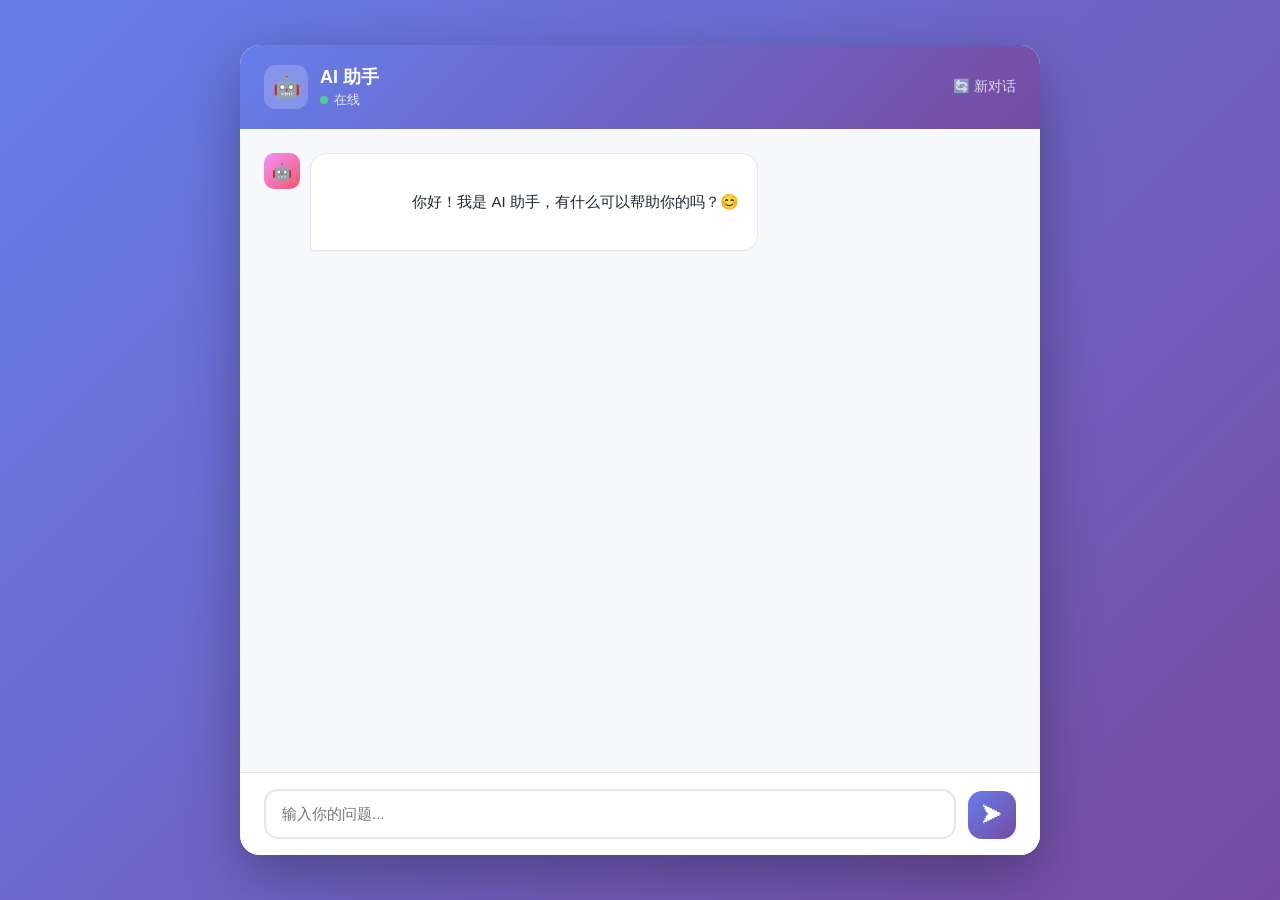
==== index.html @ 4b6ab66a "Add files via upload" ====
<!DOCTYPE html>
<html lang="zh-CN">
<head>
    <meta charset="UTF-8">
    <meta name="viewport" content="width=device-width, initial-scale=1.0">
    <title>AI 聊天机器人</title>
    <style>
        * {
            margin: 0;
            padding: 0;
            box-sizing: border-box;
        }

        body {
            font-family: -apple-system, BlinkMacSystemFont, 'Segoe UI', 'PingFang SC', 'Microsoft YaHei', sans-serif;
            background: linear-gradient(135deg, #667eea 0%, #764ba2 100%);
            min-height: 100vh;
            display: flex;
            align-items: center;
            justify-content: center;
            padding: 20px;
        }

        .chat-container {
            width: 100%;
            max-width: 800px;
            height: 90vh;
            background: #fff;
            border-radius: 20px;
            box-shadow: 0 20px 60px rgba(0, 0, 0, 0.3);
            display: flex;
            flex-direction: column;
            overflow: hidden;
        }

        .chat-header {
            background: linear-gradient(135deg, #667eea 0%, #764ba2 100%);
            color: white;
            padding: 20px 24px;
            display: flex;
            align-items: center;
            gap: 12px;
        }

        .chat-header .avatar {
            width: 44px;
            height: 44px;
            border-radius: 12px;
            background: rgba(255, 255, 255, 0.2);
            display: flex;
            align-items: center;
            justify-content: center;
            font-size: 22px;
        }

        .chat-header .info h2 {
            font-size: 18px;
            font-weight: 600;
        }

        .chat-header .info p {
            font-size: 13px;
            opacity: 0.85;
            margin-top: 2px;
        }

        .status-dot {
            display: inline-block;
            width: 8px;
            height: 8px;
            border-radius: 50%;
            background: #4ade80;
            margin-right: 6px;
        }

        .chat-messages {
            flex: 1;
            overflow-y: auto;
            padding: 24px;
            display: flex;
            flex-direction: column;
            gap: 16px;
            background: #f8f9fc;
        }

        .chat-messages::-webkit-scrollbar {
            width: 6px;
        }

        .chat-messages::-webkit-scrollbar-thumb {
            background: #d1d5db;
            border-radius: 3px;
        }

        .message {
            display: flex;
            gap: 10px;
            animation: fadeIn 0.3s ease;
        }

        @keyframes fadeIn {
            from { opacity: 0; transform: translateY(10px); }
            to { opacity: 1; transform: translateY(0); }
        }

        .message.user {
            flex-direction: row-reverse;
        }

        .message-avatar {
            width: 36px;
            height: 36px;
            border-radius: 10px;
            display: flex;
            align-items: center;
            justify-content: center;
            font-size: 16px;
            flex-shrink: 0;
        }

        .message.user .message-avatar {
            background: linear-gradient(135deg, #667eea 0%, #764ba2 100%);
            color: white;
        }

        .message.assistant .message-avatar {
            background: linear-gradient(135deg, #f093fb 0%, #f5576c 100%);
            color: white;
        }

        .message-bubble {
            max-width: 70%;
            padding: 12px 18px;
            border-radius: 16px;
            font-size: 15px;
            line-height: 1.6;
            word-wrap: break-word;
            white-space: pre-wrap;
        }

        .message.user .message-bubble {
            background: linear-gradient(135deg, #667eea 0%, #764ba2 100%);
            color: white;
            border-bottom-right-radius: 4px;
        }

        .message.assistant .message-bubble {
            background: white;
            color: #1f2937;
            border: 1px solid #e5e7eb;
            border-bottom-left-radius: 4px;
            box-shadow: 0 1px 3px rgba(0, 0, 0, 0.05);
        }

        .message-bubble p {
            margin-bottom: 8px;
        }
        .message-bubble p:last-child {
            margin-bottom: 0;
        }

        .message-bubble code {
            background: rgba(0, 0, 0, 0.06);
            padding: 2px 6px;
            border-radius: 4px;
            font-size: 13px;
            font-family: 'Fira Code', 'Consolas', monospace;
        }

        .message.user .message-bubble code {
            background: rgba(255, 255, 255, 0.2);
        }

        .typing-indicator {
            display: flex;
            gap: 4px;
            padding: 12px 18px;
        }

        .typing-indicator span {
            width: 8px;
            height: 8px;
            border-radius: 50%;
            background: #9ca3af;
            animation: typing 1.4s infinite;
        }

        .typing-indicator span:nth-child(2) { animation-delay: 0.2s; }
        .typing-indicator span:nth-child(3) { animation-delay: 0.4s; }

        @keyframes typing {
            0%, 60%, 100% { transform: translateY(0); opacity: 0.4; }
            30% { transform: translateY(-8px); opacity: 1; }
        }

        .chat-input-area {
            padding: 16px 24px;
            background: white;
            border-top: 1px solid #e5e7eb;
            display: flex;
            gap: 12px;
            align-items: flex-end;
        }

        .chat-input-area textarea {
            flex: 1;
            border: 2px solid #e5e7eb;
            border-radius: 14px;
            padding: 12px 16px;
            font-size: 15px;
            font-family: inherit;
            resize: none;
            outline: none;
            max-height: 120px;
            transition: border-color 0.2s;
            line-height: 1.5;
        }

        .chat-input-area textarea:focus {
            border-color: #667eea;
        }

        .send-btn {
            width: 48px;
            height: 48px;
            border-radius: 14px;
            border: none;
            background: linear-gradient(135deg, #667eea 0%, #764ba2 100%);
            color: white;
            font-size: 20px;
            cursor: pointer;
            display: flex;
            align-items: center;
            justify-content: center;
            transition: transform 0.2s, box-shadow 0.2s;
            flex-shrink: 0;
        }

        .send-btn:hover {
            transform: scale(1.05);
            box-shadow: 0 4px 15px rgba(102, 126, 234, 0.4);
        }

        .send-btn:active {
            transform: scale(0.95);
        }

        .send-btn:disabled {
            opacity: 0.5;
            cursor: not-allowed;
            transform: none;
            box-shadow: none;
        }

        .clear-btn {
            background: transparent;
            border: none;
            color: white;
            cursor: pointer;
            font-size: 14px;
            margin-left: auto;
            opacity: 0.8;
            transition: opacity 0.2s;
        }

        .clear-btn:hover {
            opacity: 1;
        }

        .error-message {
            background: #fef2f2;
            border: 1px solid #fecaca;
            color: #dc2626;
            padding: 10px 16px;
            border-radius: 10px;
            font-size: 14px;
            text-align: center;
        }
    </style>
</head>
<body>
    <div class="chat-container">
        <div class="chat-header">
            <div class="avatar">🤖</div>
            <div class="info">
                <h2>AI 助手</h2>
                <p><span class="status-dot"></span>在线</p>
            </div>
            <button class="clear-btn" onclick="clearChat()" title="清空对话">🔄 新对话</button>
        </div>

        <div class="chat-messages" id="chatMessages">
            <div class="message assistant">
                <div class="message-avatar">🤖</div>
                <div class="message-bubble">
                    你好！我是 AI 助手，有什么可以帮助你的吗？😊
                </div>
            </div>
        </div>

        <div class="chat-input-area">
            <textarea
                id="messageInput"
                placeholder="输入你的问题..."
                rows="1"
                onkeydown="handleKeyDown(event)"
                oninput="autoResize(this)"
            ></textarea>
            <button class="send-btn" id="sendBtn" onclick="sendMessage()">
                ➤
            </button>
        </div>
    </div>

    <script>
        const API_KEY = 'app-eGuNiEYDBUP9aESNsYetgtdC';
        const API_BASE = 'https://api.dify.ai/v1';
        const USER_ID = 'user-' + Date.now();

        let conversationId = '';
        let isProcessing = false;

        const chatMessages = document.getElementById('chatMessages');
        const messageInput = document.getElementById('messageInput');
        const sendBtn = document.getElementById('sendBtn');

        function autoResize(textarea) {
            textarea.style.height = 'auto';
            textarea.style.height = Math.min(textarea.scrollHeight, 120) + 'px';
        }

        function handleKeyDown(event) {
            if (event.key === 'Enter' && !event.shiftKey) {
                event.preventDefault();
                sendMessage();
            }
        }

        function scrollToBottom() {
            chatMessages.scrollTop = chatMessages.scrollHeight;
        }

        function addMessage(role, content) {
            const messageDiv = document.createElement('div');
            messageDiv.className = `message ${role}`;
            messageDiv.innerHTML = `
                <div class="message-avatar">${role === 'user' ? '👤' : '🤖'}</div>
                <div class="message-bubble">${escapeHtml(content)}</div>
            `;
            chatMessages.appendChild(messageDiv);
            scrollToBottom();
            return messageDiv;
        }

        function addTypingIndicator() {
            const typingDiv = document.createElement('div');
            typingDiv.className = 'message assistant';
            typingDiv.id = 'typingIndicator';
            typingDiv.innerHTML = `
                <div class="message-avatar">🤖</div>
                <div class="message-bubble">
                    <div class="typing-indicator">
                        <span></span><span></span><span></span>
                    </div>
                </div>
            `;
            chatMessages.appendChild(typingDiv);
            scrollToBottom();
        }

        function removeTypingIndicator() {
            const indicator = document.getElementById('typingIndicator');
            if (indicator) indicator.remove();
        }

        function addError(message) {
            const errorDiv = document.createElement('div');
            errorDiv.className = 'error-message';
            errorDiv.textContent = '❌ ' + message;
            chatMessages.appendChild(errorDiv);
            scrollToBottom();
        }

        function escapeHtml(text) {
            const div = document.createElement('div');
            div.textContent = text;
            return div.innerHTML;
        }

        function setProcessing(processing) {
            isProcessing = processing;
            sendBtn.disabled = processing;
            messageInput.disabled = processing;
            if (!processing) {
                messageInput.focus();
            }
        }

        async function sendMessage() {
            const query = messageInput.value.trim();
            if (!query || isProcessing) return;

            messageInput.value = '';
            messageInput.style.height = 'auto';
            setProcessing(true);

            // 显示用户消息
            addMessage('user', query);

            // 显示打字指示器
            addTypingIndicator();

            try {
                const response = await fetch(`${API_BASE}/chat-messages`, {
                    method: 'POST',
                    headers: {
                        'Authorization': `Bearer ${API_KEY}`,
                        'Content-Type': 'application/json',
                    },
                    body: JSON.stringify({
                        inputs: {},
                        query: query,
                        response_mode: 'blocking',
                        conversation_id: conversationId,
                        user: USER_ID,
                    }),
                });

                removeTypingIndicator();

                if (!response.ok) {
                    const errData = await response.json().catch(() => ({}));
                    throw new Error(errData.message || `请求失败 (${response.status})`);
                }

                const data = await response.json();

                // 保存 conversation_id 以维持对话上下文
                if (data.conversation_id) {
                    conversationId = data.conversation_id;
                }

                // 显示 AI 回复
                addMessage('assistant', data.answer);

            } catch (error) {
                removeTypingIndicator();
                addError(error.message || '网络错误，请稍后重试');
            } finally {
                setProcessing(false);
            }
        }

        function clearChat() {
            if (isProcessing) return;
            conversationId = '';
            chatMessages.innerHTML = `
                <div class="message assistant">
                    <div class="message-avatar">🤖</div>
                    <div class="message-bubble">
                        你好！我是 AI 助手，有什么可以帮助你的吗？😊
                    </div>
                </div>
            `;
        }
    </script>
</body>
</html>
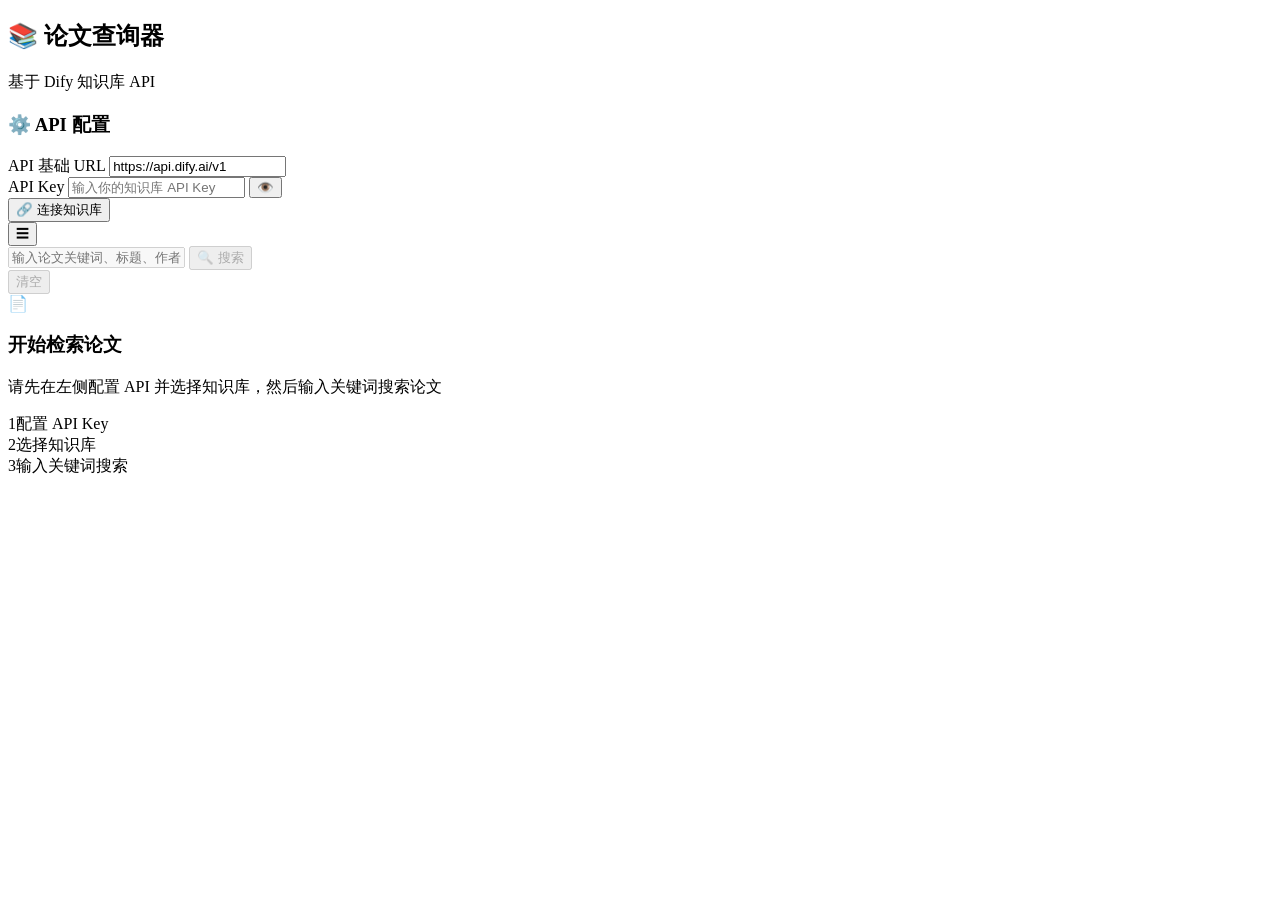
==== commit 36394765: "Add files via upload" ====
--- a/index.html
+++ b/index.html
@@ -1,468 +1,127 @@
 <!DOCTYPE html>
 <html lang="zh-CN">
 <head>
-    <meta charset="UTF-8">
-    <meta name="viewport" content="width=device-width, initial-scale=1.0">
-    <title>AI 聊天机器人</title>
-    <style>
-        * {
-            margin: 0;
-            padding: 0;
-            box-sizing: border-box;
-        }
-
-        body {
-            font-family: -apple-system, BlinkMacSystemFont, 'Segoe UI', 'PingFang SC', 'Microsoft YaHei', sans-serif;
-            background: linear-gradient(135deg, #667eea 0%, #764ba2 100%);
-            min-height: 100vh;
-            display: flex;
-            align-items: center;
-            justify-content: center;
-            padding: 20px;
-        }
-
-        .chat-container {
-            width: 100%;
-            max-width: 800px;
-            height: 90vh;
-            background: #fff;
-            border-radius: 20px;
-            box-shadow: 0 20px 60px rgba(0, 0, 0, 0.3);
-            display: flex;
-            flex-direction: column;
-            overflow: hidden;
-        }
-
-        .chat-header {
-            background: linear-gradient(135deg, #667eea 0%, #764ba2 100%);
-            color: white;
-            padding: 20px 24px;
-            display: flex;
-            align-items: center;
-            gap: 12px;
-        }
-
-        .chat-header .avatar {
-            width: 44px;
-            height: 44px;
-            border-radius: 12px;
-            background: rgba(255, 255, 255, 0.2);
-            display: flex;
-            align-items: center;
-            justify-content: center;
-            font-size: 22px;
-        }
-
-        .chat-header .info h2 {
-            font-size: 18px;
-            font-weight: 600;
-        }
-
-        .chat-header .info p {
-            font-size: 13px;
-            opacity: 0.85;
-            margin-top: 2px;
-        }
-
-        .status-dot {
-            display: inline-block;
-            width: 8px;
-            height: 8px;
-            border-radius: 50%;
-            background: #4ade80;
-            margin-right: 6px;
-        }
-
-        .chat-messages {
-            flex: 1;
-            overflow-y: auto;
-            padding: 24px;
-            display: flex;
-            flex-direction: column;
-            gap: 16px;
-            background: #f8f9fc;
-        }
-
-        .chat-messages::-webkit-scrollbar {
-            width: 6px;
-        }
-
-        .chat-messages::-webkit-scrollbar-thumb {
-            background: #d1d5db;
-            border-radius: 3px;
-        }
-
-        .message {
-            display: flex;
-            gap: 10px;
-            animation: fadeIn 0.3s ease;
-        }
-
-        @keyframes fadeIn {
-            from { opacity: 0; transform: translateY(10px); }
-            to { opacity: 1; transform: translateY(0); }
-        }
-
-        .message.user {
-            flex-direction: row-reverse;
-        }
-
-        .message-avatar {
-            width: 36px;
-            height: 36px;
-            border-radius: 10px;
-            display: flex;
-            align-items: center;
-            justify-content: center;
-            font-size: 16px;
-            flex-shrink: 0;
-        }
-
-        .message.user .message-avatar {
-            background: linear-gradient(135deg, #667eea 0%, #764ba2 100%);
-            color: white;
-        }
-
-        .message.assistant .message-avatar {
-            background: linear-gradient(135deg, #f093fb 0%, #f5576c 100%);
-            color: white;
-        }
-
-        .message-bubble {
-            max-width: 70%;
-            padding: 12px 18px;
-            border-radius: 16px;
-            font-size: 15px;
-            line-height: 1.6;
-            word-wrap: break-word;
-            white-space: pre-wrap;
-        }
-
-        .message.user .message-bubble {
-            background: linear-gradient(135deg, #667eea 0%, #764ba2 100%);
-            color: white;
-            border-bottom-right-radius: 4px;
-        }
-
-        .message.assistant .message-bubble {
-            background: white;
-            color: #1f2937;
-            border: 1px solid #e5e7eb;
-            border-bottom-left-radius: 4px;
-            box-shadow: 0 1px 3px rgba(0, 0, 0, 0.05);
-        }
-
-        .message-bubble p {
-            margin-bottom: 8px;
-        }
-        .message-bubble p:last-child {
-            margin-bottom: 0;
-        }
-
-        .message-bubble code {
-            background: rgba(0, 0, 0, 0.06);
-            padding: 2px 6px;
-            border-radius: 4px;
-            font-size: 13px;
-            font-family: 'Fira Code', 'Consolas', monospace;
-        }
-
-        .message.user .message-bubble code {
-            background: rgba(255, 255, 255, 0.2);
-        }
-
-        .typing-indicator {
-            display: flex;
-            gap: 4px;
-            padding: 12px 18px;
-        }
-
-        .typing-indicator span {
-            width: 8px;
-            height: 8px;
-            border-radius: 50%;
-            background: #9ca3af;
-            animation: typing 1.4s infinite;
-        }
-
-        .typing-indicator span:nth-child(2) { animation-delay: 0.2s; }
-        .typing-indicator span:nth-child(3) { animation-delay: 0.4s; }
-
-        @keyframes typing {
-            0%, 60%, 100% { transform: translateY(0); opacity: 0.4; }
-            30% { transform: translateY(-8px); opacity: 1; }
-        }
-
-        .chat-input-area {
-            padding: 16px 24px;
-            background: white;
-            border-top: 1px solid #e5e7eb;
-            display: flex;
-            gap: 12px;
-            align-items: flex-end;
-        }
-
-        .chat-input-area textarea {
-            flex: 1;
-            border: 2px solid #e5e7eb;
-            border-radius: 14px;
-            padding: 12px 16px;
-            font-size: 15px;
-            font-family: inherit;
-            resize: none;
-            outline: none;
-            max-height: 120px;
-            transition: border-color 0.2s;
-            line-height: 1.5;
-        }
-
-        .chat-input-area textarea:focus {
-            border-color: #667eea;
-        }
-
-        .send-btn {
-            width: 48px;
-            height: 48px;
-            border-radius: 14px;
-            border: none;
-            background: linear-gradient(135deg, #667eea 0%, #764ba2 100%);
-            color: white;
-            font-size: 20px;
-            cursor: pointer;
-            display: flex;
-            align-items: center;
-            justify-content: center;
-            transition: transform 0.2s, box-shadow 0.2s;
-            flex-shrink: 0;
-        }
-
-        .send-btn:hover {
-            transform: scale(1.05);
-            box-shadow: 0 4px 15px rgba(102, 126, 234, 0.4);
-        }
-
-        .send-btn:active {
-            transform: scale(0.95);
-        }
-
-        .send-btn:disabled {
-            opacity: 0.5;
-            cursor: not-allowed;
-            transform: none;
-            box-shadow: none;
-        }
-
-        .clear-btn {
-            background: transparent;
-            border: none;
-            color: white;
-            cursor: pointer;
-            font-size: 14px;
-            margin-left: auto;
-            opacity: 0.8;
-            transition: opacity 0.2s;
-        }
-
-        .clear-btn:hover {
-            opacity: 1;
-        }
-
-        .error-message {
-            background: #fef2f2;
-            border: 1px solid #fecaca;
-            color: #dc2626;
-            padding: 10px 16px;
-            border-radius: 10px;
-            font-size: 14px;
-            text-align: center;
-        }
-    </style>
+  <meta charset="UTF-8">
+  <meta name="viewport" content="width=device-width, initial-scale=1.0">
+  <title>论文查询器 - Dify Knowledge API</title>
+  <link rel="stylesheet" href="style.css">
 </head>
 <body>
-    <div class="chat-container">
-        <div class="chat-header">
-            <div class="avatar">🤖</div>
-            <div class="info">
-                <h2>AI 助手</h2>
-                <p><span class="status-dot"></span>在线</p>
-            </div>
-            <button class="clear-btn" onclick="clearChat()" title="清空对话">🔄 新对话</button>
-        </div>
-
-        <div class="chat-messages" id="chatMessages">
-            <div class="message assistant">
-                <div class="message-avatar">🤖</div>
-                <div class="message-bubble">
-                    你好！我是 AI 助手，有什么可以帮助你的吗？😊
-                </div>
-            </div>
-        </div>
-
-        <div class="chat-input-area">
-            <textarea
-                id="messageInput"
-                placeholder="输入你的问题..."
-                rows="1"
-                onkeydown="handleKeyDown(event)"
-                oninput="autoResize(this)"
-            ></textarea>
-            <button class="send-btn" id="sendBtn" onclick="sendMessage()">
-                ➤
-            </button>
-        </div>
+  <!-- 侧边栏 -->
+  <aside class="sidebar" id="sidebar">
+    <div class="sidebar-header">
+      <h2>📚 论文查询器</h2>
+      <p class="subtitle">基于 Dify 知识库 API</p>
     </div>
 
-    <script>
-        const API_KEY = 'app-eGuNiEYDBUP9aESNsYetgtdC';
-        const API_BASE = 'https://api.dify.ai/v1';
-        const USER_ID = 'user-' + Date.now();
+    <!-- API 配置区 -->
+    <div class="config-section">
+      <h3>⚙️ API 配置</h3>
+      <div class="form-group">
+        <label for="apiBase">API 基础 URL</label>
+        <input type="text" id="apiBase" value="https://api.dify.ai/v1" placeholder="https://api.dify.ai/v1">
+      </div>
+      <div class="form-group">
+        <label for="apiKey">API Key</label>
+        <input type="password" id="apiKey" placeholder="输入你的知识库 API Key">
+        <button class="btn-icon" id="toggleKey" title="显示/隐藏">👁️</button>
+      </div>
+      <button class="btn btn-primary" id="btnConnect">🔗 连接知识库</button>
+      <div id="connectStatus" class="status-msg"></div>
+    </div>
 
-        let conversationId = '';
-        let isProcessing = false;
+    <!-- 知识库列表 -->
+    <div class="dataset-section" id="datasetSection" style="display:none;">
+      <h3>📖 知识库列表</h3>
+      <div class="dataset-list" id="datasetList"></div>
+      <div class="dataset-info" id="datasetInfo"></div>
+    </div>
 
-        const chatMessages = document.getElementById('chatMessages');
-        const messageInput = document.getElementById('messageInput');
-        const sendBtn = document.getElementById('sendBtn');
+    <!-- 检索设置 -->
+    <div class="retrieval-section" id="retrievalSection" style="display:none;">
+      <h3>🔍 检索设置</h3>
+      <div class="form-group">
+        <label for="topK">返回结果数</label>
+        <input type="range" id="topK" min="1" max="20" value="5">
+        <span class="range-value" id="topKValue">5</span>
+      </div>
+      <div class="form-group">
+        <label for="scoreThreshold">分数阈值</label>
+        <input type="range" id="scoreThreshold" min="0" max="100" value="0">
+        <span class="range-value" id="scoreThresholdValue">0</span>
+      </div>
+      <div class="form-group checkbox-group">
+        <input type="checkbox" id="scoreThresholdEnabled">
+        <label for="scoreThresholdEnabled">启用分数过滤</label>
+      </div>
+    </div>
+  </aside>
 
-        function autoResize(textarea) {
-            textarea.style.height = 'auto';
-            textarea.style.height = Math.min(textarea.scrollHeight, 120) + 'px';
-        }
+  <!-- 主内容区 -->
+  <main class="main-content">
+    <!-- 顶部搜索栏 -->
+    <header class="search-header">
+      <button class="btn btn-icon-only" id="btnToggleSidebar" title="切换侧边栏">☰</button>
+      <div class="search-box">
+        <input type="text" id="searchInput" placeholder="输入论文关键词、标题、作者或研究领域进行搜索..." disabled>
+        <button class="btn btn-search" id="btnSearch" disabled>🔍 搜索</button>
+      </div>
+      <button class="btn btn-outline" id="btnClear" disabled>清空</button>
+    </header>
 
-        function handleKeyDown(event) {
-            if (event.key === 'Enter' && !event.shiftKey) {
-                event.preventDefault();
-                sendMessage();
-            }
-        }
+    <!-- 搜索建议标签 -->
+    <div class="search-suggestions" id="searchSuggestions" style="display:none;">
+      <span class="suggestion-label">热门搜索：</span>
+    </div>
 
-        function scrollToBottom() {
-            chatMessages.scrollTop = chatMessages.scrollHeight;
-        }
+    <!-- 加载动画 -->
+    <div class="loading-overlay" id="loadingOverlay" style="display:none;">
+      <div class="spinner"></div>
+      <p>正在检索论文...</p>
+    </div>
 
-        function addMessage(role, content) {
-            const messageDiv = document.createElement('div');
-            messageDiv.className = `message ${role}`;
-            messageDiv.innerHTML = `
-                <div class="message-avatar">${role === 'user' ? '👤' : '🤖'}</div>
-                <div class="message-bubble">${escapeHtml(content)}</div>
-            `;
-            chatMessages.appendChild(messageDiv);
-            scrollToBottom();
-            return messageDiv;
-        }
+    <!-- 结果统计 -->
+    <div class="results-header" id="resultsHeader" style="display:none;">
+      <div class="results-count" id="resultsCount"></div>
+      <div class="results-sort">
+        <span>排序：</span>
+        <select id="sortBy">
+          <option value="score">相关性</option>
+          <option value="position">文档位置</option>
+        </select>
+      </div>
+    </div>
 
-        function addTypingIndicator() {
-            const typingDiv = document.createElement('div');
-            typingDiv.className = 'message assistant';
-            typingDiv.id = 'typingIndicator';
-            typingDiv.innerHTML = `
-                <div class="message-avatar">🤖</div>
-                <div class="message-bubble">
-                    <div class="typing-indicator">
-                        <span></span><span></span><span></span>
-                    </div>
-                </div>
-            `;
-            chatMessages.appendChild(typingDiv);
-            scrollToBottom();
-        }
+    <!-- 搜索结果列表 -->
+    <div class="results-list" id="resultsList"></div>
 
-        function removeTypingIndicator() {
-            const indicator = document.getElementById('typingIndicator');
-            if (indicator) indicator.remove();
-        }
+    <!-- 空状态 -->
+    <div class="empty-state" id="emptyState">
+      <div class="empty-icon">📄</div>
+      <h3>开始检索论文</h3>
+      <p>请先在左侧配置 API 并选择知识库，然后输入关键词搜索论文</p>
+      <div class="empty-steps">
+        <div class="step"><span class="step-num">1</span>配置 API Key</div>
+        <div class="step"><span class="step-num">2</span>选择知识库</div>
+        <div class="step"><span class="step-num">3</span>输入关键词搜索</div>
+      </div>
+    </div>
 
-        function addError(message) {
-            const errorDiv = document.createElement('div');
-            errorDiv.className = 'error-message';
-            errorDiv.textContent = '❌ ' + message;
-            chatMessages.appendChild(errorDiv);
-            scrollToBottom();
-        }
+    <!-- 分页 -->
+    <div class="pagination" id="pagination" style="display:none;"></div>
 
-        function escapeHtml(text) {
-            const div = document.createElement('div');
-            div.textContent = text;
-            return div.innerHTML;
-        }
+    <!-- 论文详情弹窗 -->
+    <div class="modal-overlay" id="modalOverlay" style="display:none;">
+      <div class="modal" id="modal">
+        <div class="modal-header">
+          <h2 id="modalTitle">论文详情</h2>
+          <button class="btn-close" id="btnCloseModal">✕</button>
+        </div>
+        <div class="modal-body" id="modalBody"></div>
+      </div>
+    </div>
+  </main>
 
-        function setProcessing(processing) {
-            isProcessing = processing;
-            sendBtn.disabled = processing;
-            messageInput.disabled = processing;
-            if (!processing) {
-                messageInput.focus();
-            }
-        }
-
-        async function sendMessage() {
-            const query = messageInput.value.trim();
-            if (!query || isProcessing) return;
-
-            messageInput.value = '';
-            messageInput.style.height = 'auto';
-            setProcessing(true);
-
-            // 显示用户消息
-            addMessage('user', query);
-
-            // 显示打字指示器
-            addTypingIndicator();
-
-            try {
-                const response = await fetch(`${API_BASE}/chat-messages`, {
-                    method: 'POST',
-                    headers: {
-                        'Authorization': `Bearer ${API_KEY}`,
-                        'Content-Type': 'application/json',
-                    },
-                    body: JSON.stringify({
-                        inputs: {},
-                        query: query,
-                        response_mode: 'blocking',
-                        conversation_id: conversationId,
-                        user: USER_ID,
-                    }),
-                });
-
-                removeTypingIndicator();
-
-                if (!response.ok) {
-                    const errData = await response.json().catch(() => ({}));
-                    throw new Error(errData.message || `请求失败 (${response.status})`);
-                }
-
-                const data = await response.json();
-
-                // 保存 conversation_id 以维持对话上下文
-                if (data.conversation_id) {
-                    conversationId = data.conversation_id;
-                }
-
-                // 显示 AI 回复
-                addMessage('assistant', data.answer);
-
-            } catch (error) {
-                removeTypingIndicator();
-                addError(error.message || '网络错误，请稍后重试');
-            } finally {
-                setProcessing(false);
-            }
-        }
-
-        function clearChat() {
-            if (isProcessing) return;
-            conversationId = '';
-            chatMessages.innerHTML = `
-                <div class="message assistant">
-                    <div class="message-avatar">🤖</div>
-                    <div class="message-bubble">
-                        你好！我是 AI 助手，有什么可以帮助你的吗？😊
-                    </div>
-                </div>
-            `;
-        }
-    </script>
+  <script src="app.js"></script>
 </body>
 </html>
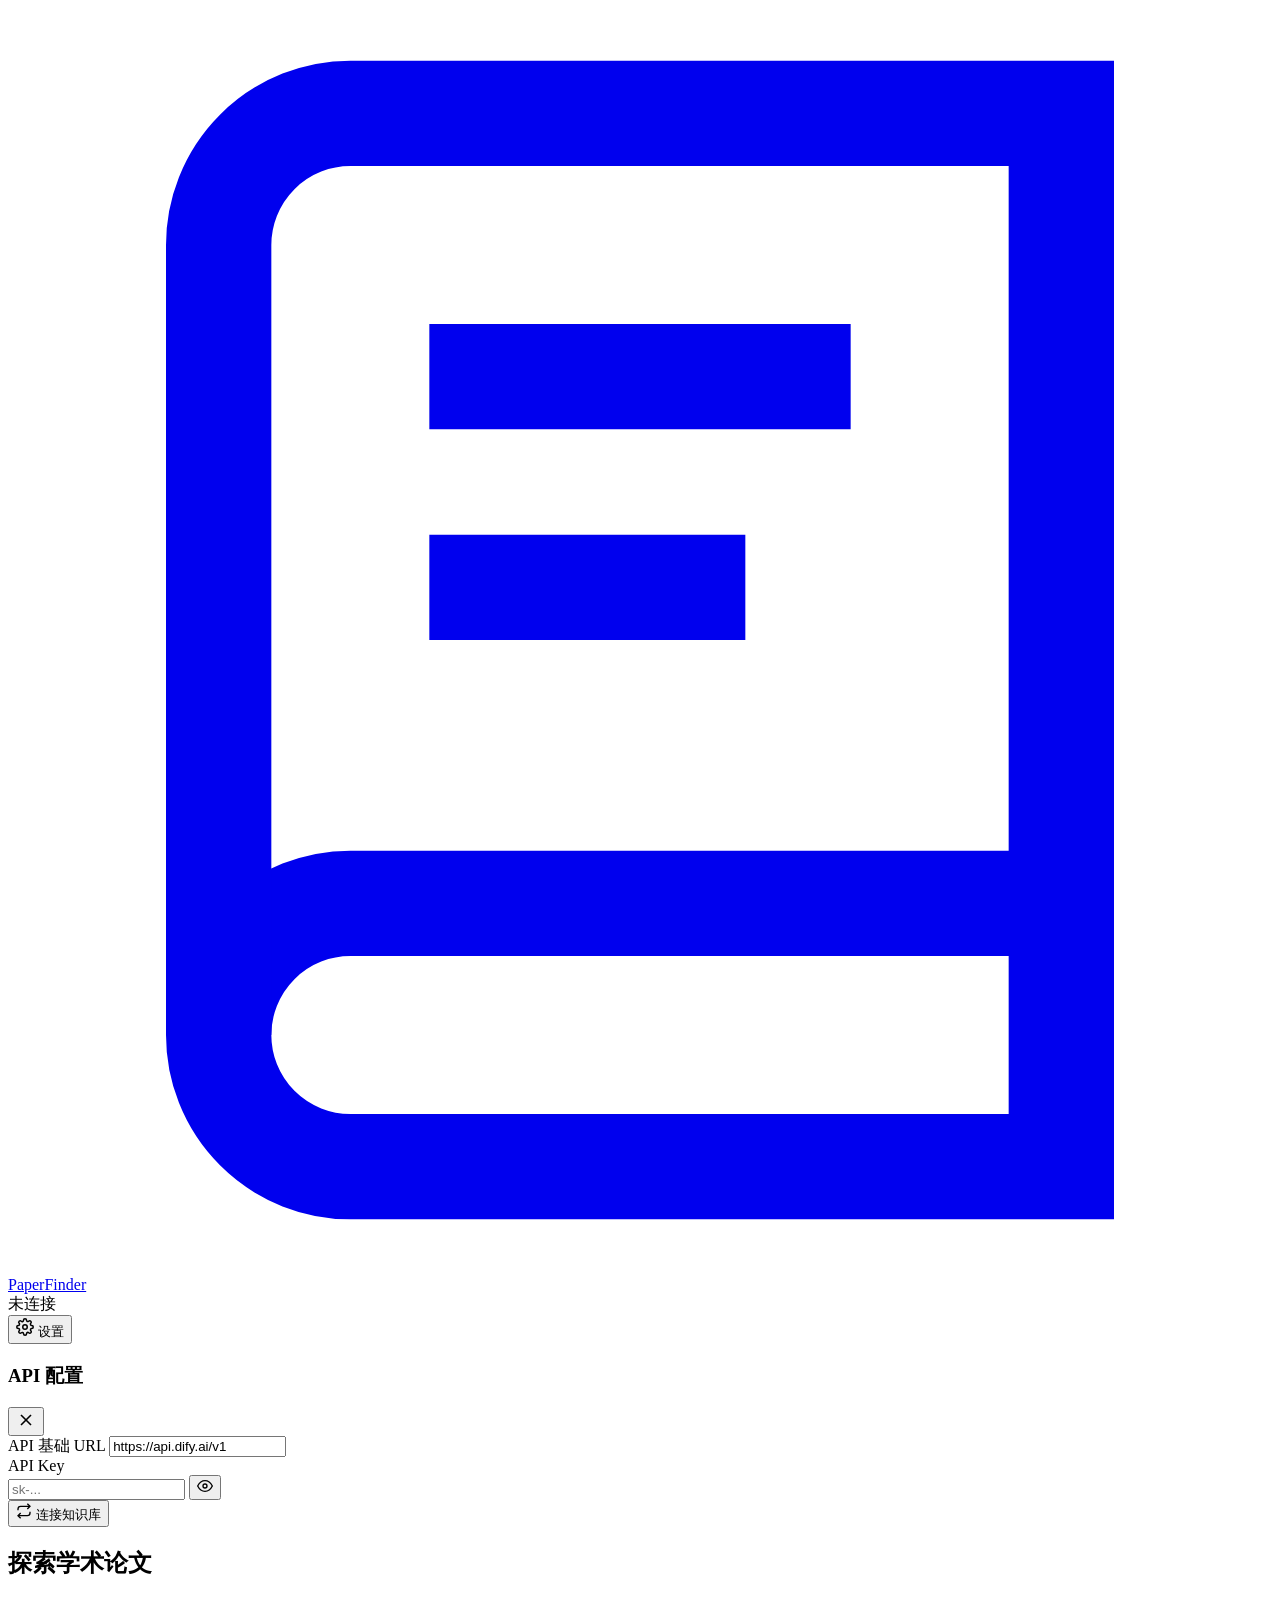
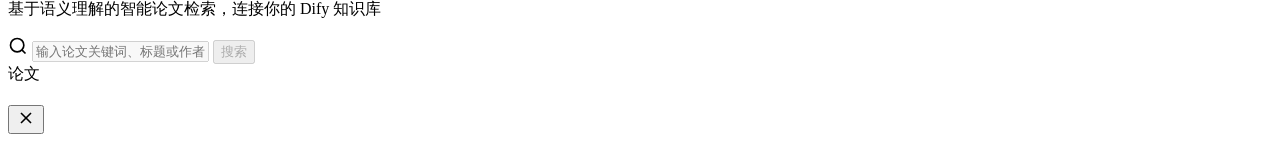
==== commit f28fa35c: "Add files via upload" ====
--- a/index.html
+++ b/index.html
@@ -3,124 +3,213 @@
 <head>
   <meta charset="UTF-8">
   <meta name="viewport" content="width=device-width, initial-scale=1.0">
-  <title>论文查询器 - Dify Knowledge API</title>
+  <title>PaperFinder — 智能论文检索</title>
   <link rel="stylesheet" href="style.css">
+  <link href="https://fonts.googleapis.com/css2?family=Inter:wght@400;500;600;700&family=Noto+Serif+SC:wght@400;600;700&display=swap" rel="stylesheet">
 </head>
 <body>
-  <!-- 侧边栏 -->
-  <aside class="sidebar" id="sidebar">
-    <div class="sidebar-header">
-      <h2>📚 论文查询器</h2>
-      <p class="subtitle">基于 Dify 知识库 API</p>
-    </div>
-
-    <!-- API 配置区 -->
-    <div class="config-section">
-      <h3>⚙️ API 配置</h3>
-      <div class="form-group">
-        <label for="apiBase">API 基础 URL</label>
-        <input type="text" id="apiBase" value="https://api.dify.ai/v1" placeholder="https://api.dify.ai/v1">
-      </div>
-      <div class="form-group">
-        <label for="apiKey">API Key</label>
-        <input type="password" id="apiKey" placeholder="输入你的知识库 API Key">
-        <button class="btn-icon" id="toggleKey" title="显示/隐藏">👁️</button>
-      </div>
-      <button class="btn btn-primary" id="btnConnect">🔗 连接知识库</button>
-      <div id="connectStatus" class="status-msg"></div>
-    </div>
-
-    <!-- 知识库列表 -->
-    <div class="dataset-section" id="datasetSection" style="display:none;">
-      <h3>📖 知识库列表</h3>
-      <div class="dataset-list" id="datasetList"></div>
-      <div class="dataset-info" id="datasetInfo"></div>
-    </div>
-
-    <!-- 检索设置 -->
-    <div class="retrieval-section" id="retrievalSection" style="display:none;">
-      <h3>🔍 检索设置</h3>
-      <div class="form-group">
-        <label for="topK">返回结果数</label>
-        <input type="range" id="topK" min="1" max="20" value="5">
-        <span class="range-value" id="topKValue">5</span>
-      </div>
-      <div class="form-group">
-        <label for="scoreThreshold">分数阈值</label>
-        <input type="range" id="scoreThreshold" min="0" max="100" value="0">
-        <span class="range-value" id="scoreThresholdValue">0</span>
-      </div>
-      <div class="form-group checkbox-group">
-        <input type="checkbox" id="scoreThresholdEnabled">
-        <label for="scoreThresholdEnabled">启用分数过滤</label>
+  <!-- ====== 顶部导航栏 ====== -->
+  <nav class="navbar">
+    <div class="nav-inner">
+      <a class="logo" href="#">
+        <svg class="logo-icon" viewBox="0 0 24 24" fill="none" stroke="currentColor" stroke-width="2">
+          <path d="M4 19.5A2.5 2.5 0 0 1 6.5 17H20"/>
+          <path d="M6.5 2H20v20H6.5A2.5 2.5 0 0 1 4 19.5v-15A2.5 2.5 0 0 1 6.5 2z"/>
+          <line x1="8" y1="7" x2="16" y2="7"/>
+          <line x1="8" y1="11" x2="14" y2="11"/>
+        </svg>
+        <span>PaperFinder</span>
+      </a>
+
+      <div class="nav-actions">
+        <!-- 连接状态指示灯 -->
+        <div class="connection-dot" id="connDot" title="未连接">
+          <span class="dot"></span>
+          <span class="conn-text" id="connLabel">未连接</span>
+        </div>
+
+        <!-- 设置抽屉按钮 -->
+        <button class="btn-ghost" id="btnSettings">
+          <svg width="18" height="18" viewBox="0 0 24 24" fill="none" stroke="currentColor" stroke-width="2">
+            <circle cx="12" cy="12" r="3"/>
+            <path d="M19.4 15a1.65 1.65 0 0 0 .33 1.82l.06.06a2 2 0 1 1-2.83 2.83l-.06-.06a1.65 1.65 0 0 0-1.82-.33 1.65 1.65 0 0 0-1 1.51V21a2 2 0 0 1-4 0v-.09A1.65 1.65 0 0 0 9 19.4a1.65 1.65 0 0 0-1.82.33l-.06.06a2 2 0 1 1-2.83-2.83l.06-.06A1.65 1.65 0 0 0 4.68 15a1.65 1.65 0 0 0-1.51-1H3a2 2 0 0 1 0-4h.09A1.65 1.65 0 0 0 4.6 9a1.65 1.65 0 0 0-.33-1.82l-.06-.06a2 2 0 1 1 2.83-2.83l.06.06A1.65 1.65 0 0 0 9 4.68a1.65 1.65 0 0 0 1-1.51V3a2 2 0 0 1 4 0v.09a1.65 1.65 0 0 0 1 1.51 1.65 1.65 0 0 0 1.82-.33l.06-.06a2 2 0 1 1 2.83 2.83l-.06.06A1.65 1.65 0 0 0 19.4 9a1.65 1.65 0 0 0 1.51 1H21a2 2 0 0 1 0 4h-.09a1.65 1.65 0 0 0-1.51 1z"/>
+          </svg>
+          设置
+        </button>
+      </div>
+    </div>
+  </nav>
+
+  <!-- ====== 设置抽屉面板 ====== -->
+  <div class="drawer-overlay" id="drawerOverlay"></div>
+  <aside class="drawer" id="drawer">
+    <div class="drawer-head">
+      <h3>API 配置</h3>
+      <button class="btn-close-drawer" id="btnCloseDrawer">
+        <svg width="20" height="20" viewBox="0 0 24 24" fill="none" stroke="currentColor" stroke-width="2"><line x1="18" y1="6" x2="6" y2="18"/><line x1="6" y1="6" x2="18" y2="18"/></svg>
+      </button>
+    </div>
+
+    <div class="drawer-body">
+      <!-- API 配置 -->
+      <div class="field">
+        <label>API 基础 URL</label>
+        <input type="text" id="apiBase" value="https://api.dify.ai/v1">
+      </div>
+      <div class="field">
+        <label>API Key</label>
+        <div class="input-wrap">
+          <input type="password" id="apiKey" placeholder="sk-...">
+          <button class="btn-eye" id="toggleKey">
+            <svg width="16" height="16" viewBox="0 0 24 24" fill="none" stroke="currentColor" stroke-width="2"><path d="M1 12s4-8 11-8 11 8 11 8-4 8-11 8-11-8-11-8z"/><circle cx="12" cy="12" r="3"/></svg>
+          </button>
+        </div>
+      </div>
+      <button class="btn-connect" id="btnConnect">
+        <svg width="16" height="16" viewBox="0 0 24 24" fill="none" stroke="currentColor" stroke-width="2"><polyline points="17 1 21 5 17 9"/><path d="M3 11V9a4 4 0 0 1 4-4h14"/><polyline points="7 23 3 19 7 15"/><path d="M21 13v2a4 4 0 0 1-4 4H3"/></svg>
+        连接知识库
+      </button>
+      <div class="conn-msg" id="connectStatus"></div>
+
+      <!-- 知识库列表 -->
+      <div class="drawer-section" id="datasetSection" style="display:none;">
+        <h4>知识库</h4>
+        <div class="ds-list" id="datasetList"></div>
+      </div>
+
+      <!-- 检索设置 -->
+      <div class="drawer-section" id="retrievalSection" style="display:none;">
+        <h4>检索参数</h4>
+        <div class="field-row">
+          <span>返回结果</span>
+          <div class="range-wrap">
+            <input type="range" id="topK" min="1" max="20" value="5">
+            <span class="range-v" id="topKValue">5</span>
+          </div>
+        </div>
+        <div class="field-row">
+          <span>分数阈值</span>
+          <div class="range-wrap">
+            <input type="range" id="scoreThreshold" min="0" max="100" value="0">
+            <span class="range-v" id="scoreThresholdValue">0</span>
+          </div>
+        </div>
+        <label class="toggle-row">
+          <input type="checkbox" id="scoreThresholdEnabled">
+          <span class="toggle"></span>
+          <span>启用阈值过滤</span>
+        </label>
       </div>
     </div>
   </aside>
 
-  <!-- 主内容区 -->
-  <main class="main-content">
-    <!-- 顶部搜索栏 -->
-    <header class="search-header">
-      <button class="btn btn-icon-only" id="btnToggleSidebar" title="切换侧边栏">☰</button>
-      <div class="search-box">
-        <input type="text" id="searchInput" placeholder="输入论文关键词、标题、作者或研究领域进行搜索..." disabled>
-        <button class="btn btn-search" id="btnSearch" disabled>🔍 搜索</button>
-      </div>
-      <button class="btn btn-outline" id="btnClear" disabled>清空</button>
-    </header>
-
-    <!-- 搜索建议标签 -->
-    <div class="search-suggestions" id="searchSuggestions" style="display:none;">
-      <span class="suggestion-label">热门搜索：</span>
-    </div>
-
-    <!-- 加载动画 -->
-    <div class="loading-overlay" id="loadingOverlay" style="display:none;">
-      <div class="spinner"></div>
-      <p>正在检索论文...</p>
-    </div>
-
-    <!-- 结果统计 -->
-    <div class="results-header" id="resultsHeader" style="display:none;">
-      <div class="results-count" id="resultsCount"></div>
-      <div class="results-sort">
-        <span>排序：</span>
-        <select id="sortBy">
-          <option value="score">相关性</option>
-          <option value="position">文档位置</option>
-        </select>
-      </div>
-    </div>
-
-    <!-- 搜索结果列表 -->
-    <div class="results-list" id="resultsList"></div>
-
-    <!-- 空状态 -->
-    <div class="empty-state" id="emptyState">
-      <div class="empty-icon">📄</div>
-      <h3>开始检索论文</h3>
-      <p>请先在左侧配置 API 并选择知识库，然后输入关键词搜索论文</p>
-      <div class="empty-steps">
-        <div class="step"><span class="step-num">1</span>配置 API Key</div>
-        <div class="step"><span class="step-num">2</span>选择知识库</div>
-        <div class="step"><span class="step-num">3</span>输入关键词搜索</div>
-      </div>
-    </div>
-
-    <!-- 分页 -->
-    <div class="pagination" id="pagination" style="display:none;"></div>
-
-    <!-- 论文详情弹窗 -->
-    <div class="modal-overlay" id="modalOverlay" style="display:none;">
-      <div class="modal" id="modal">
-        <div class="modal-header">
-          <h2 id="modalTitle">论文详情</h2>
-          <button class="btn-close" id="btnCloseModal">✕</button>
-        </div>
-        <div class="modal-body" id="modalBody"></div>
-      </div>
-    </div>
+  <!-- ====== 主内容区 ====== -->
+  <main class="main">
+
+    <!-- 搜索 Hero -->
+    <section class="hero" id="hero">
+      <div class="hero-glow"></div>
+      <div class="hero-content">
+        <h1>探索学术论文</h1>
+        <p class="hero-sub">基于语义理解的智能论文检索，连接你的 Dify 知识库</p>
+
+        <div class="search-panel" id="searchPanel">
+          <div class="search-row">
+            <svg class="search-icon" width="20" height="20" viewBox="0 0 24 24" fill="none" stroke="currentColor" stroke-width="2"><circle cx="11" cy="11" r="8"/><line x1="21" y1="21" x2="16.65" y2="16.65"/></svg>
+            <input type="text" id="searchInput" placeholder="输入论文关键词、标题或作者..." disabled>
+            <button class="btn-search-main" id="btnSearch" disabled>搜索</button>
+          </div>
+
+          <div class="search-meta" id="searchMeta" style="display:none;">
+            <span id="activeDatasetLabel"></span>
+            <span class="sep">·</span>
+            <span id="activeDatasetDocs"></span>
+          </div>
+
+          <!-- 关键词标签 -->
+          <div class="tags-row" id="searchSuggestions" style="display:none;">
+            <span class="tags-label">热门：</span>
+          </div>
+        </div>
+      </div>
+    </section>
+
+    <!-- 结果区 -->
+    <section class="results-area" id="resultsArea" style="display:none;">
+      <!-- 工具栏 -->
+      <div class="results-toolbar" id="resultsToolbar" style="display:none;">
+        <div class="results-stats" id="resultsStats"></div>
+        <div class="toolbar-right">
+          <button class="btn-tool" id="btnClear">
+            <svg width="14" height="14" viewBox="0 0 24 24" fill="none" stroke="currentColor" stroke-width="2"><line x1="18" y1="6" x2="6" y2="18"/><line x1="6" y1="6" x2="18" y2="18"/></svg>
+            清空
+          </button>
+          <div class="sort-group">
+            <span>排序</span>
+            <select id="sortBy">
+              <option value="score">相关性</option>
+              <option value="position">文档位置</option>
+            </select>
+          </div>
+        </div>
+      </div>
+
+      <!-- 加载动画 -->
+      <div class="loader" id="loadingOverlay" style="display:none;">
+        <div class="loader-pulse"></div>
+        <p>正在检索...</p>
+      </div>
+
+      <!-- 结果列表 -->
+      <div class="cards" id="resultsList"></div>
+
+      <!-- 空结果 -->
+      <div class="empty" id="emptyState">
+        <div class="empty-art">
+          <svg width="80" height="80" viewBox="0 0 80 80" fill="none">
+            <rect x="12" y="8" width="56" height="64" rx="4" stroke="#cbd5e1" stroke-width="2"/>
+            <line x1="20" y1="22" x2="60" y2="22" stroke="#e2e8f0" stroke-width="2"/>
+            <line x1="20" y1="32" x2="50" y2="32" stroke="#e2e8f0" stroke-width="2"/>
+            <line x1="20" y1="42" x2="55" y2="42" stroke="#e2e8f0" stroke-width="2"/>
+            <line x1="20" y1="52" x2="45" y2="52" stroke="#e2e8f0" stroke-width="2"/>
+            <circle cx="64" cy="58" r="10" fill="#4f46e5"/>
+            <path d="M60 58l3 3 5-6" stroke="#fff" stroke-width="2" stroke-linecap="round" stroke-linejoin="round"/>
+          </svg>
+        </div>
+        <h3>准备好检索论文</h3>
+        <p>点击右上角 <strong>设置</strong> 配置 API Key 并选择知识库，<br>然后输入关键词即可开始搜索</p>
+      </div>
+
+      <!-- 无结果 -->
+      <div class="empty" id="noResults" style="display:none;">
+        <svg width="64" height="64" viewBox="0 0 24 24" fill="none" stroke="#94a3b8" stroke-width="1.5">
+          <circle cx="11" cy="11" r="8"/><line x1="21" y1="21" x2="16.65" y2="16.65"/>
+          <line x1="8" y1="11" x2="14" y2="11"/>
+        </svg>
+        <h3>未找到匹配论文</h3>
+        <p>尝试更换关键词，或调整检索参数中的分数阈值</p>
+      </div>
+
+      <!-- 分页 -->
+      <div class="pager" id="pagination" style="display:none;"></div>
+    </section>
   </main>
+
+  <!-- ====== 详情模态框 ====== -->
+  <div class="modal-glass" id="modalOverlay">
+    <div class="modal-card" id="modalCard">
+      <div class="modal-top">
+        <div>
+          <span class="modal-badge" id="modalBadge">论文</span>
+          <h2 id="modalTitle"></h2>
+        </div>
+        <button class="btn-modal-close" id="btnCloseModal">
+          <svg width="20" height="20" viewBox="0 0 24 24" fill="none" stroke="currentColor" stroke-width="2"><line x1="18" y1="6" x2="6" y2="18"/><line x1="6" y1="6" x2="18" y2="18"/></svg>
+        </button>
+      </div>
+      <div class="modal-scroll" id="modalBody"></div>
+    </div>
+  </div>
 
   <script src="app.js"></script>
 </body>
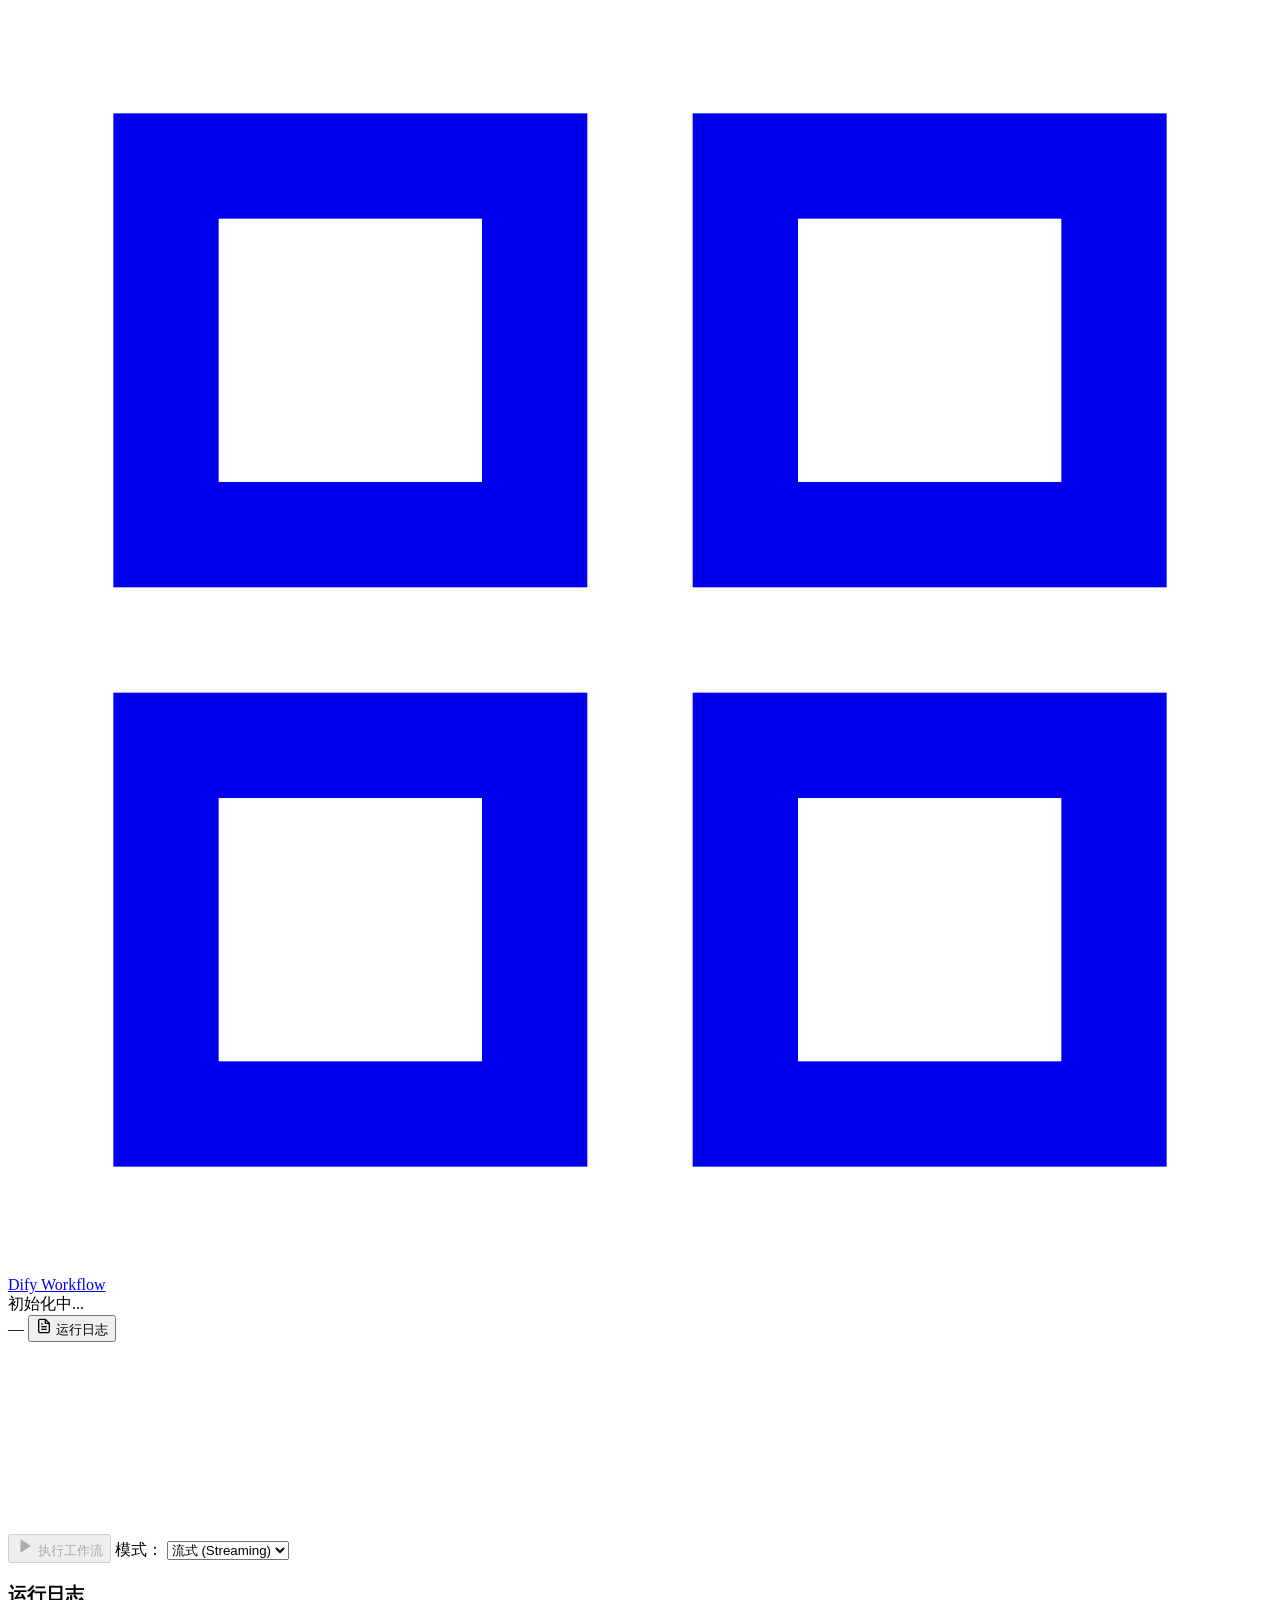
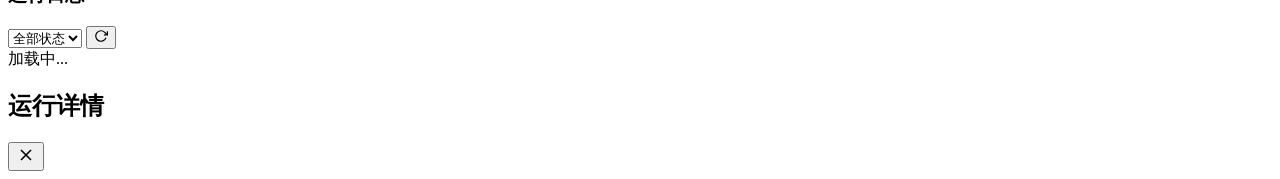
==== commit 74a41103: "Add files via upload" ====
--- a/index.html
+++ b/index.html
@@ -3,206 +3,151 @@
 <head>
   <meta charset="UTF-8">
   <meta name="viewport" content="width=device-width, initial-scale=1.0">
-  <title>PaperFinder — 智能论文检索</title>
+  <title>Dify Workflow — 工作流执行器</title>
   <link rel="stylesheet" href="style.css">
-  <link href="https://fonts.googleapis.com/css2?family=Inter:wght@400;500;600;700&family=Noto+Serif+SC:wght@400;600;700&display=swap" rel="stylesheet">
+  <link href="https://fonts.googleapis.com/css2?family=Inter:wght@400;500;600;700&display=swap" rel="stylesheet">
 </head>
 <body>
-  <!-- ====== 顶部导航栏 ====== -->
+
+  <!-- ====== 顶部导航 ====== -->
   <nav class="navbar">
     <div class="nav-inner">
       <a class="logo" href="#">
         <svg class="logo-icon" viewBox="0 0 24 24" fill="none" stroke="currentColor" stroke-width="2">
-          <path d="M4 19.5A2.5 2.5 0 0 1 6.5 17H20"/>
-          <path d="M6.5 2H20v20H6.5A2.5 2.5 0 0 1 4 19.5v-15A2.5 2.5 0 0 1 6.5 2z"/>
-          <line x1="8" y1="7" x2="16" y2="7"/>
-          <line x1="8" y1="11" x2="14" y2="11"/>
+          <rect x="3" y="3" width="7" height="7"/>
+          <rect x="14" y="3" width="7" height="7"/>
+          <rect x="3" y="14" width="7" height="7"/>
+          <rect x="14" y="14" width="7" height="7"/>
         </svg>
-        <span>PaperFinder</span>
+        <span>Dify Workflow</span>
       </a>
-
       <div class="nav-actions">
-        <!-- 连接状态指示灯 -->
-        <div class="connection-dot" id="connDot" title="未连接">
+        <!-- 状态 -->
+        <div class="connection-dot" id="connDot">
           <span class="dot"></span>
-          <span class="conn-text" id="connLabel">未连接</span>
+          <span class="conn-text" id="connLabel">初始化中...</span>
         </div>
-
-        <!-- 设置抽屉按钮 -->
-        <button class="btn-ghost" id="btnSettings">
-          <svg width="18" height="18" viewBox="0 0 24 24" fill="none" stroke="currentColor" stroke-width="2">
-            <circle cx="12" cy="12" r="3"/>
-            <path d="M19.4 15a1.65 1.65 0 0 0 .33 1.82l.06.06a2 2 0 1 1-2.83 2.83l-.06-.06a1.65 1.65 0 0 0-1.82-.33 1.65 1.65 0 0 0-1 1.51V21a2 2 0 0 1-4 0v-.09A1.65 1.65 0 0 0 9 19.4a1.65 1.65 0 0 0-1.82.33l-.06.06a2 2 0 1 1-2.83-2.83l.06-.06A1.65 1.65 0 0 0 4.68 15a1.65 1.65 0 0 0-1.51-1H3a2 2 0 0 1 0-4h.09A1.65 1.65 0 0 0 4.6 9a1.65 1.65 0 0 0-.33-1.82l-.06-.06a2 2 0 1 1 2.83-2.83l.06.06A1.65 1.65 0 0 0 9 4.68a1.65 1.65 0 0 0 1-1.51V3a2 2 0 0 1 4 0v.09a1.65 1.65 0 0 0 1 1.51 1.65 1.65 0 0 0 1.82-.33l.06-.06a2 2 0 1 1 2.83 2.83l-.06.06A1.65 1.65 0 0 0 19.4 9a1.65 1.65 0 0 0 1.51 1H21a2 2 0 0 1 0 4h-.09a1.65 1.65 0 0 0-1.51 1z"/>
+        <!-- 应用名 -->
+        <span class="app-name" id="appNameDisplay">—</span>
+        <!-- 日志按钮 -->
+        <button class="btn-ghost" id="btnLogs">
+          <svg width="16" height="16" viewBox="0 0 24 24" fill="none" stroke="currentColor" stroke-width="2">
+            <path d="M14 2H6a2 2 0 0 0-2 2v16a2 2 0 0 0 2 2h12a2 2 0 0 0 2-2V8z"/><polyline points="14 2 14 8 20 8"/>
+            <line x1="16" y1="13" x2="8" y2="13"/><line x1="16" y1="17" x2="8" y2="17"/><polyline points="10 9 9 9 8 9"/>
           </svg>
-          设置
+          运行日志
         </button>
       </div>
     </div>
   </nav>
 
-  <!-- ====== 设置抽屉面板 ====== -->
-  <div class="drawer-overlay" id="drawerOverlay"></div>
-  <aside class="drawer" id="drawer">
-    <div class="drawer-head">
-      <h3>API 配置</h3>
-      <button class="btn-close-drawer" id="btnCloseDrawer">
-        <svg width="20" height="20" viewBox="0 0 24 24" fill="none" stroke="currentColor" stroke-width="2"><line x1="18" y1="6" x2="6" y2="18"/><line x1="6" y1="6" x2="18" y2="18"/></svg>
-      </button>
-    </div>
+  <!-- ====== 主布局 ====== -->
+  <div class="layout">
+    <!-- 左侧：执行区 -->
+    <main class="main-panel">
+      <div class="panel-card">
+        <!-- 应用信息头 -->
+        <div class="app-header" id="appHeader">
+          <div class="skeleton" style="width:240px;height:24px;"></div>
+          <div class="skeleton" style="width:180px;height:16px;margin-top:8px;"></div>
+        </div>
 
-    <div class="drawer-body">
-      <!-- API 配置 -->
-      <div class="field">
-        <label>API 基础 URL</label>
-        <input type="text" id="apiBase" value="https://api.dify.ai/v1">
+        <!-- 动态表单区 -->
+        <div class="form-section" id="formSection">
+          <div class="skeleton" style="width:100px;height:14px;"></div>
+          <div class="skeleton" style="width:100%;height:42px;margin-top:8px;"></div>
+          <div class="skeleton" style="width:80px;height:14px;margin-top:16px;"></div>
+          <div class="skeleton" style="width:100%;height:42px;margin-top:8px;"></div>
+        </div>
+
+        <!-- 文件上传区 -->
+        <div class="upload-area" id="uploadArea" style="display:none;">
+          <label class="upload-label">📎 文件上传</label>
+          <div class="upload-drop" id="uploadDrop">
+            <input type="file" id="fileInput" multiple style="display:none;">
+            <svg width="32" height="32" viewBox="0 0 24 24" fill="none" stroke="#94a3b8" stroke-width="1.5"><path d="M21 15v4a2 2 0 0 1-2 2H5a2 2 0 0 1-2-2v-4"/><polyline points="17 8 12 3 7 8"/><line x1="12" y1="3" x2="12" y2="15"/></svg>
+            <p>拖拽文件到此处，或 <span class="upload-link">点击选择</span></p>
+            <p class="upload-hint" id="uploadHint">支持图片、文档，单文件 ≤ 15MB</p>
+          </div>
+          <div class="file-list" id="fileList"></div>
+        </div>
+
+        <!-- 操作按钮 -->
+        <div class="action-row">
+          <button class="btn-run" id="btnRun" disabled>
+            <svg width="18" height="18" viewBox="0 0 24 24" fill="currentColor"><polygon points="6 3 20 12 6 21 6 3"/></svg>
+            执行工作流
+          </button>
+          <button class="btn-stop" id="btnStop" style="display:none;">
+            <svg width="18" height="18" viewBox="0 0 24 24" fill="currentColor"><rect x="4" y="4" width="16" height="16" rx="2"/></svg>
+            停止
+          </button>
+          <span class="run-mode">
+            模式：
+            <select id="responseMode">
+              <option value="streaming">流式 (Streaming)</option>
+              <option value="blocking">阻塞 (Blocking)</option>
+            </select>
+          </span>
+        </div>
       </div>
-      <div class="field">
-        <label>API Key</label>
-        <div class="input-wrap">
-          <input type="password" id="apiKey" placeholder="sk-...">
-          <button class="btn-eye" id="toggleKey">
-            <svg width="16" height="16" viewBox="0 0 24 24" fill="none" stroke="currentColor" stroke-width="2"><path d="M1 12s4-8 11-8 11 8 11 8-4 8-11 8-11-8-11-8z"/><circle cx="12" cy="12" r="3"/></svg>
+
+      <!-- 输出区 -->
+      <div class="panel-card output-panel" id="outputPanel" style="display:none;">
+        <div class="output-head">
+          <h3>执行结果</h3>
+          <div class="output-meta">
+            <span class="status-badge" id="statusBadge">运行中</span>
+            <span id="elapsedTime"></span>
+            <span id="tokenCount"></span>
+            <span id="stepCount"></span>
+          </div>
+        </div>
+        <div class="output-body" id="outputBody">
+          <div class="output-placeholder" id="outputPlaceholder">
+            <svg width="48" height="48" viewBox="0 0 24 24" fill="none" stroke="#cbd5e1" stroke-width="1.5">
+              <polyline points="22 12 18 12 15 21 9 3 6 12 2 12"/>
+            </svg>
+            <p>执行结果将在此处显示</p>
+          </div>
+          <!-- 流式文本累积区 -->
+          <div class="stream-text" id="streamText"></div>
+          <!-- 结构化输出 -->
+          <div class="output-json" id="outputJson"></div>
+          <!-- 节点流程图简图 -->
+          <div class="node-timeline" id="nodeTimeline"></div>
+        </div>
+      </div>
+    </main>
+
+    <!-- 右侧：日志侧栏 -->
+    <aside class="log-panel" id="logPanel">
+      <div class="log-head">
+        <h3>运行日志</h3>
+        <div class="log-filters">
+          <select id="logStatus">
+            <option value="">全部状态</option>
+            <option value="succeeded">成功</option>
+            <option value="failed">失败</option>
+            <option value="stopped">已停止</option>
+          </select>
+          <button class="btn-refresh" id="btnRefreshLogs">
+            <svg width="14" height="14" viewBox="0 0 24 24" fill="none" stroke="currentColor" stroke-width="2"><polyline points="23 4 23 10 17 10"/><path d="M20.49 15a9 9 0 1 1-2.12-9.36L23 10"/></svg>
           </button>
         </div>
       </div>
-      <button class="btn-connect" id="btnConnect">
-        <svg width="16" height="16" viewBox="0 0 24 24" fill="none" stroke="currentColor" stroke-width="2"><polyline points="17 1 21 5 17 9"/><path d="M3 11V9a4 4 0 0 1 4-4h14"/><polyline points="7 23 3 19 7 15"/><path d="M21 13v2a4 4 0 0 1-4 4H3"/></svg>
-        连接知识库
-      </button>
-      <div class="conn-msg" id="connectStatus"></div>
+      <div class="log-list" id="logList">
+        <div class="log-empty">加载中...</div>
+      </div>
+      <div class="log-pager" id="logPager"></div>
+    </aside>
+  </div>
 
-      <!-- 知识库列表 -->
-      <div class="drawer-section" id="datasetSection" style="display:none;">
-        <h4>知识库</h4>
-        <div class="ds-list" id="datasetList"></div>
-      </div>
-
-      <!-- 检索设置 -->
-      <div class="drawer-section" id="retrievalSection" style="display:none;">
-        <h4>检索参数</h4>
-        <div class="field-row">
-          <span>返回结果</span>
-          <div class="range-wrap">
-            <input type="range" id="topK" min="1" max="20" value="5">
-            <span class="range-v" id="topKValue">5</span>
-          </div>
-        </div>
-        <div class="field-row">
-          <span>分数阈值</span>
-          <div class="range-wrap">
-            <input type="range" id="scoreThreshold" min="0" max="100" value="0">
-            <span class="range-v" id="scoreThresholdValue">0</span>
-          </div>
-        </div>
-        <label class="toggle-row">
-          <input type="checkbox" id="scoreThresholdEnabled">
-          <span class="toggle"></span>
-          <span>启用阈值过滤</span>
-        </label>
-      </div>
-    </div>
-  </aside>
-
-  <!-- ====== 主内容区 ====== -->
-  <main class="main">
-
-    <!-- 搜索 Hero -->
-    <section class="hero" id="hero">
-      <div class="hero-glow"></div>
-      <div class="hero-content">
-        <h1>探索学术论文</h1>
-        <p class="hero-sub">基于语义理解的智能论文检索，连接你的 Dify 知识库</p>
-
-        <div class="search-panel" id="searchPanel">
-          <div class="search-row">
-            <svg class="search-icon" width="20" height="20" viewBox="0 0 24 24" fill="none" stroke="currentColor" stroke-width="2"><circle cx="11" cy="11" r="8"/><line x1="21" y1="21" x2="16.65" y2="16.65"/></svg>
-            <input type="text" id="searchInput" placeholder="输入论文关键词、标题或作者..." disabled>
-            <button class="btn-search-main" id="btnSearch" disabled>搜索</button>
-          </div>
-
-          <div class="search-meta" id="searchMeta" style="display:none;">
-            <span id="activeDatasetLabel"></span>
-            <span class="sep">·</span>
-            <span id="activeDatasetDocs"></span>
-          </div>
-
-          <!-- 关键词标签 -->
-          <div class="tags-row" id="searchSuggestions" style="display:none;">
-            <span class="tags-label">热门：</span>
-          </div>
-        </div>
-      </div>
-    </section>
-
-    <!-- 结果区 -->
-    <section class="results-area" id="resultsArea" style="display:none;">
-      <!-- 工具栏 -->
-      <div class="results-toolbar" id="resultsToolbar" style="display:none;">
-        <div class="results-stats" id="resultsStats"></div>
-        <div class="toolbar-right">
-          <button class="btn-tool" id="btnClear">
-            <svg width="14" height="14" viewBox="0 0 24 24" fill="none" stroke="currentColor" stroke-width="2"><line x1="18" y1="6" x2="6" y2="18"/><line x1="6" y1="6" x2="18" y2="18"/></svg>
-            清空
-          </button>
-          <div class="sort-group">
-            <span>排序</span>
-            <select id="sortBy">
-              <option value="score">相关性</option>
-              <option value="position">文档位置</option>
-            </select>
-          </div>
-        </div>
-      </div>
-
-      <!-- 加载动画 -->
-      <div class="loader" id="loadingOverlay" style="display:none;">
-        <div class="loader-pulse"></div>
-        <p>正在检索...</p>
-      </div>
-
-      <!-- 结果列表 -->
-      <div class="cards" id="resultsList"></div>
-
-      <!-- 空结果 -->
-      <div class="empty" id="emptyState">
-        <div class="empty-art">
-          <svg width="80" height="80" viewBox="0 0 80 80" fill="none">
-            <rect x="12" y="8" width="56" height="64" rx="4" stroke="#cbd5e1" stroke-width="2"/>
-            <line x1="20" y1="22" x2="60" y2="22" stroke="#e2e8f0" stroke-width="2"/>
-            <line x1="20" y1="32" x2="50" y2="32" stroke="#e2e8f0" stroke-width="2"/>
-            <line x1="20" y1="42" x2="55" y2="42" stroke="#e2e8f0" stroke-width="2"/>
-            <line x1="20" y1="52" x2="45" y2="52" stroke="#e2e8f0" stroke-width="2"/>
-            <circle cx="64" cy="58" r="10" fill="#4f46e5"/>
-            <path d="M60 58l3 3 5-6" stroke="#fff" stroke-width="2" stroke-linecap="round" stroke-linejoin="round"/>
-          </svg>
-        </div>
-        <h3>准备好检索论文</h3>
-        <p>点击右上角 <strong>设置</strong> 配置 API Key 并选择知识库，<br>然后输入关键词即可开始搜索</p>
-      </div>
-
-      <!-- 无结果 -->
-      <div class="empty" id="noResults" style="display:none;">
-        <svg width="64" height="64" viewBox="0 0 24 24" fill="none" stroke="#94a3b8" stroke-width="1.5">
-          <circle cx="11" cy="11" r="8"/><line x1="21" y1="21" x2="16.65" y2="16.65"/>
-          <line x1="8" y1="11" x2="14" y2="11"/>
-        </svg>
-        <h3>未找到匹配论文</h3>
-        <p>尝试更换关键词，或调整检索参数中的分数阈值</p>
-      </div>
-
-      <!-- 分页 -->
-      <div class="pager" id="pagination" style="display:none;"></div>
-    </section>
-  </main>
-
-  <!-- ====== 详情模态框 ====== -->
+  <!-- ====== 日志详情模态框 ====== -->
   <div class="modal-glass" id="modalOverlay">
     <div class="modal-card" id="modalCard">
       <div class="modal-top">
-        <div>
-          <span class="modal-badge" id="modalBadge">论文</span>
-          <h2 id="modalTitle"></h2>
-        </div>
+        <h2 id="modalTitle">运行详情</h2>
         <button class="btn-modal-close" id="btnCloseModal">
           <svg width="20" height="20" viewBox="0 0 24 24" fill="none" stroke="currentColor" stroke-width="2"><line x1="18" y1="6" x2="6" y2="18"/><line x1="6" y1="6" x2="18" y2="18"/></svg>
         </button>
